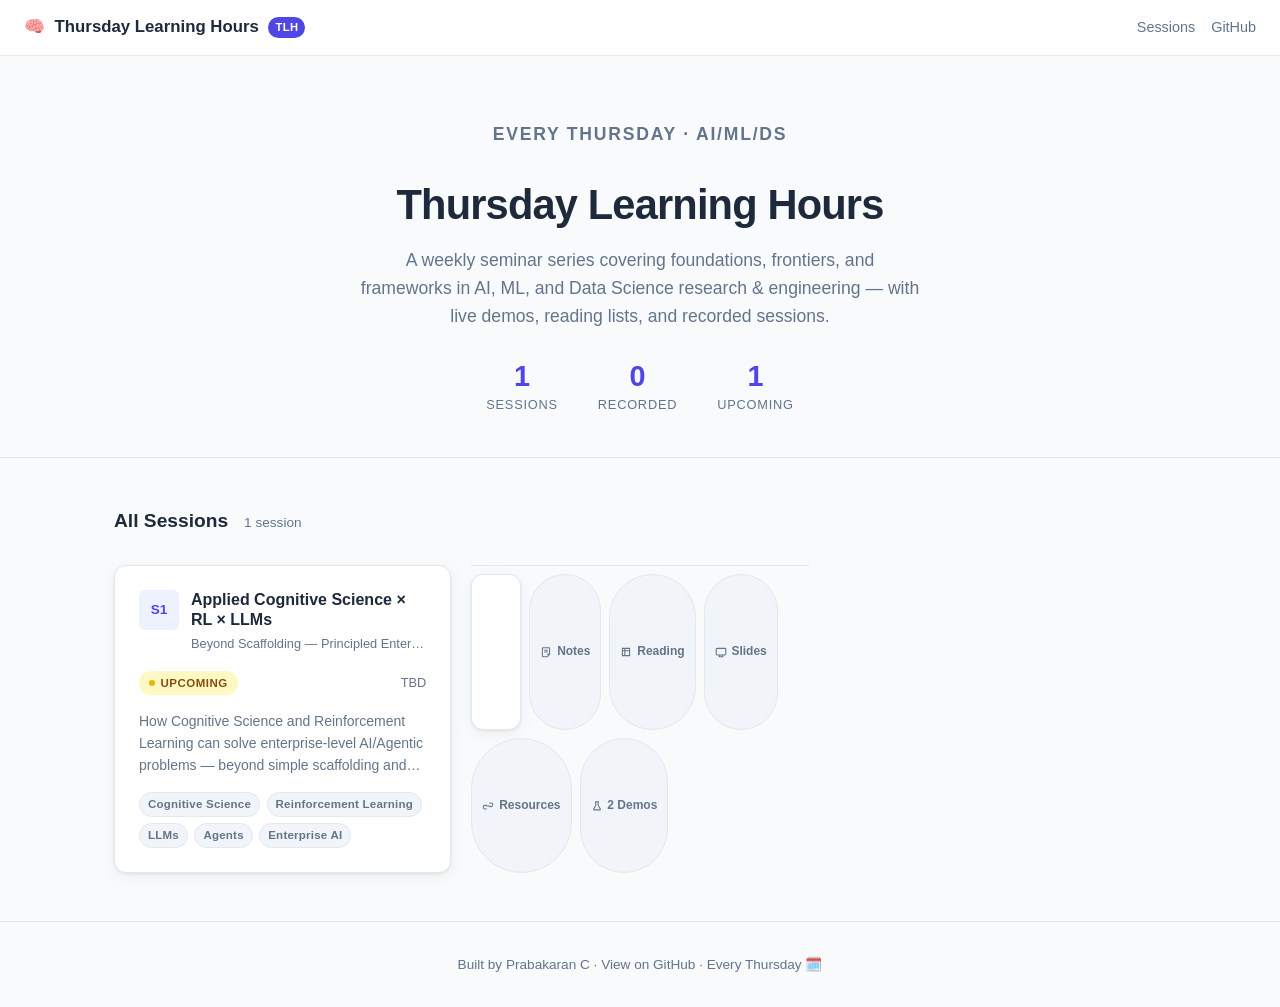
==== docs/index.html @ b40d91d3 "feat: add GitHub Pages site with session index + detail pages - docs/index.html: landing page with h" ====
<!DOCTYPE html>
<html lang="en">
<head>
  <meta charset="UTF-8" />
  <meta name="viewport" content="width=device-width, initial-scale=1.0" />
  <meta name="description" content="Thursday Learning Hours — weekly seminars on foundations, frontiers, and frameworks in AI/ML/DS research and engineering." />
  <title>Thursday Learning Hours</title>
  <link rel="stylesheet" href="assets/style.css" />
  <!-- Favicon: emoji shortcut -->
  <link rel="icon" href="data:image/svg+xml,<svg xmlns='http://www.w3.org/2000/svg' viewBox='0 0 100 100'><text y='.9em' font-size='90'>🧠</text></svg>" />
</head>
<body>

  <!-- ── Navigation ──────────────────────────────────────────────────────── -->
  <nav class="nav">
    <a class="nav-brand" href="index.html">
      <span>🧠</span>
      <span>Thursday Learning Hours</span>
      <span class="nav-badge">TLH</span>
    </a>
    <div class="nav-links">
      <a href="#sessions">Sessions</a>
      <a href="https://github.com/prabakaranc98/Thursday-Learning-Hours" target="_blank" rel="noopener">GitHub</a>
    </div>
  </nav>

  <!-- ── Hero ────────────────────────────────────────────────────────────── -->
  <section class="hero">
    <p class="hero-eyebrow">Every Thursday · AI/ML/DS</p>
    <h1>Thursday Learning Hours</h1>
    <p>
      A weekly seminar series covering foundations, frontiers, and frameworks
      in AI, ML, and Data Science research &amp; engineering — with live demos,
      reading lists, and recorded sessions.
    </p>
    <div class="hero-stats">
      <div class="stat">
        <span class="stat-number" id="stat-total">—</span>
        <span class="stat-label">Sessions</span>
      </div>
      <div class="stat">
        <span class="stat-number" id="stat-recorded">—</span>
        <span class="stat-label">Recorded</span>
      </div>
      <div class="stat">
        <span class="stat-number" id="stat-upcoming">—</span>
        <span class="stat-label">Upcoming</span>
      </div>
    </div>
  </section>

  <hr class="divider" />

  <!-- ── Sessions ────────────────────────────────────────────────────────── -->
  <section class="sessions-section" id="sessions">
    <div class="section-header">
      <h2 class="section-title">All Sessions</h2>
      <span class="section-count" id="sessions-count"></span>
    </div>
    <div class="sessions-grid" id="sessions-grid">
      <div class="state-msg">Loading sessions…</div>
    </div>
  </section>

  <!-- ── Footer ──────────────────────────────────────────────────────────── -->
  <footer>
    <p>
      Built by <a href="https://github.com/prabakaranc98" target="_blank" rel="noopener">Prabakaran C</a>
      ·
      <a href="https://github.com/prabakaranc98/Thursday-Learning-Hours" target="_blank" rel="noopener">View on GitHub</a>
      ·
      Every Thursday 🗓️
    </p>
  </footer>

  <script src="assets/main.js"></script>
</body>
</html>
---- docs/assets/style.css ----
/* ── Reset & Base ─────────────────────────────────────────────────────────── */
*, *::before, *::after { box-sizing: border-box; margin: 0; padding: 0; }

/* ── Design Tokens ────────────────────────────────────────────────────────── */
:root {
  --bg:            #f8fafc;
  --surface:       #ffffff;
  --surface-alt:   #f1f5f9;
  --border:        #e2e8f0;
  --primary:       #4f46e5;
  --primary-dim:   #eef2ff;
  --text:          #1e293b;
  --text-muted:    #64748b;
  --radius:        12px;
  --radius-sm:     6px;
  --shadow:        0 1px 3px rgba(0,0,0,.07), 0 4px 16px rgba(0,0,0,.05);
  --shadow-hover:  0 4px 12px rgba(79,70,229,.15), 0 8px 24px rgba(0,0,0,.08);
  --font:          -apple-system, BlinkMacSystemFont, "Segoe UI", Roboto,
                   "Helvetica Neue", Arial, sans-serif;
  --font-mono:     "SFMono-Regular", Consolas, "Liberation Mono", Menlo, monospace;
  --transition:    200ms ease;
}

@media (prefers-color-scheme: dark) {
  :root {
    --bg:           #0f172a;
    --surface:      #1e293b;
    --surface-alt:  #0f172a;
    --border:       #334155;
    --primary:      #818cf8;
    --primary-dim:  #1e1b4b;
    --text:         #e2e8f0;
    --text-muted:   #94a3b8;
    --shadow:       0 1px 3px rgba(0,0,0,.4), 0 4px 16px rgba(0,0,0,.3);
    --shadow-hover: 0 4px 12px rgba(129,140,248,.2), 0 8px 24px rgba(0,0,0,.4);
  }
}

/* ── Global ───────────────────────────────────────────────────────────────── */
html { scroll-behavior: smooth; }

body {
  font-family: var(--font);
  background: var(--bg);
  color: var(--text);
  line-height: 1.6;
  font-size: 16px;
  min-height: 100vh;
}

a { color: var(--primary); text-decoration: none; }
a:hover { text-decoration: underline; }

/* ── Nav ──────────────────────────────────────────────────────────────────── */
.nav {
  position: sticky;
  top: 0;
  z-index: 100;
  background: var(--surface);
  border-bottom: 1px solid var(--border);
  padding: 0 1.5rem;
  display: flex;
  align-items: center;
  gap: 1rem;
  height: 56px;
  backdrop-filter: blur(8px);
}

.nav-brand {
  display: flex;
  align-items: center;
  gap: .6rem;
  font-weight: 700;
  font-size: 1.05rem;
  color: var(--text);
  text-decoration: none;
}

.nav-badge {
  background: var(--primary);
  color: #fff;
  font-size: .7rem;
  font-weight: 700;
  padding: 2px 7px;
  border-radius: 99px;
  letter-spacing: .04em;
}

.nav-links { margin-left: auto; display: flex; gap: 1rem; align-items: center; }
.nav-links a {
  color: var(--text-muted);
  font-size: .9rem;
  transition: color var(--transition);
}
.nav-links a:hover { color: var(--primary); text-decoration: none; }

/* ── Hero ─────────────────────────────────────────────────────────────────── */
.hero {
  max-width: 760px;
  margin: 0 auto;
  padding: 4rem 1.5rem 2.5rem;
  text-align: center;
}

.hero-eyebrow {
  font-size: .8rem;
  font-weight: 600;
  letter-spacing: .1em;
  text-transform: uppercase;
  color: var(--primary);
  margin-bottom: .75rem;
}

.hero h1 {
  font-size: clamp(1.8rem, 4vw, 2.6rem);
  font-weight: 800;
  line-height: 1.2;
  margin-bottom: 1rem;
  letter-spacing: -.02em;
}

.hero p {
  font-size: 1.1rem;
  color: var(--text-muted);
  max-width: 560px;
  margin: 0 auto 2rem;
}

.hero-stats {
  display: flex;
  justify-content: center;
  gap: 2.5rem;
  flex-wrap: wrap;
}

.stat { text-align: center; }
.stat-number {
  font-size: 1.8rem;
  font-weight: 800;
  color: var(--primary);
  display: block;
  line-height: 1;
}
.stat-label {
  font-size: .8rem;
  color: var(--text-muted);
  text-transform: uppercase;
  letter-spacing: .06em;
  margin-top: .2rem;
}

/* ── Divider ──────────────────────────────────────────────────────────────── */
.divider {
  border: none;
  border-top: 1px solid var(--border);
  margin: 0;
}

/* ── Sessions Grid ────────────────────────────────────────────────────────── */
.sessions-section {
  max-width: 1100px;
  margin: 0 auto;
  padding: 3rem 1.5rem;
}

.section-header {
  display: flex;
  align-items: baseline;
  gap: 1rem;
  margin-bottom: 1.75rem;
}

.section-title {
  font-size: 1.2rem;
  font-weight: 700;
}

.section-count {
  font-size: .85rem;
  color: var(--text-muted);
}

.sessions-grid {
  display: grid;
  grid-template-columns: repeat(auto-fill, minmax(320px, 1fr));
  gap: 1.25rem;
}

/* ── Session Card ─────────────────────────────────────────────────────────── */
.session-card {
  background: var(--surface);
  border: 1px solid var(--border);
  border-radius: var(--radius);
  padding: 1.5rem;
  display: flex;
  flex-direction: column;
  gap: 1rem;
  box-shadow: var(--shadow);
  transition: box-shadow var(--transition), transform var(--transition),
              border-color var(--transition);
  cursor: pointer;
  text-decoration: none;
  color: inherit;
}

.session-card:hover {
  box-shadow: var(--shadow-hover);
  transform: translateY(-2px);
  border-color: var(--primary);
  text-decoration: none;
}

.card-header { display: flex; align-items: flex-start; gap: .75rem; }

.session-number {
  flex-shrink: 0;
  width: 40px;
  height: 40px;
  background: var(--primary-dim);
  color: var(--primary);
  border-radius: var(--radius-sm);
  display: flex;
  align-items: center;
  justify-content: center;
  font-weight: 800;
  font-size: .85rem;
}

.card-meta { flex: 1; min-width: 0; }

.card-title {
  font-size: 1rem;
  font-weight: 700;
  line-height: 1.3;
  margin-bottom: .2rem;
}

.card-subtitle {
  font-size: .8rem;
  color: var(--text-muted);
  white-space: nowrap;
  overflow: hidden;
  text-overflow: ellipsis;
}

.card-desc {
  font-size: .875rem;
  color: var(--text-muted);
  line-height: 1.55;
  display: -webkit-box;
  -webkit-line-clamp: 3;
  -webkit-box-orient: vertical;
  overflow: hidden;
}

/* ── Tags ─────────────────────────────────────────────────────────────────── */
.tag-list { display: flex; flex-wrap: wrap; gap: .4rem; }

.tag {
  font-size: .72rem;
  font-weight: 600;
  background: var(--surface-alt);
  border: 1px solid var(--border);
  color: var(--text-muted);
  padding: 2px 8px;
  border-radius: 99px;
  letter-spacing: .02em;
}

/* ── Status Badge ─────────────────────────────────────────────────────────── */
.status-badge {
  display: inline-flex;
  align-items: center;
  gap: .35rem;
  font-size: .72rem;
  font-weight: 600;
  padding: 3px 10px;
  border-radius: 99px;
  letter-spacing: .04em;
  text-transform: uppercase;
}

.status-badge::before {
  content: '';
  width: 6px;
  height: 6px;
  border-radius: 50%;
  flex-shrink: 0;
}

.status-upcoming  { background: #fef9c3; color: #854d0e; }
.status-upcoming::before  { background: #eab308; }
.status-recorded  { background: #dcfce7; color: #166534; }
.status-recorded::before  { background: #22c55e; }
.status-live      { background: #fee2e2; color: #991b1b; box-shadow: 0 0 0 2px #fca5a5; }
.status-live::before      { background: #ef4444; animation: pulse 1.2s infinite; }

@media (prefers-color-scheme: dark) {
  .status-upcoming { background: #422006; color: #fde68a; }
  .status-recorded { background: #052e16; color: #86efac; }
  .status-live     { background: #450a0a; color: #fca5a5; }
}

@keyframes pulse {
  0%, 100% { opacity: 1; }
  50% { opacity: .4; }
}

/* ── Resource icon row on card ────────────────────────────────────────────── */
.card-resources {
  display: flex;
  flex-wrap: wrap;
  gap: .5rem;
  padding-top: .5rem;
  border-top: 1px solid var(--border);
}

.res-pill {
  display: inline-flex;
  align-items: center;
  gap: .3rem;
  font-size: .75rem;
  font-weight: 600;
  color: var(--text-muted);
  background: var(--surface-alt);
  border: 1px solid var(--border);
  border-radius: 99px;
  padding: 3px 10px;
  transition: color var(--transition), border-color var(--transition);
  text-decoration: none;
}

.res-pill:hover {
  color: var(--primary);
  border-color: var(--primary);
  text-decoration: none;
}

.res-pill svg { width: 12px; height: 12px; flex-shrink: 0; }

/* ── Session Detail Page ──────────────────────────────────────────────────── */
.detail-wrap {
  max-width: 860px;
  margin: 0 auto;
  padding: 2.5rem 1.5rem 5rem;
}

.back-link {
  display: inline-flex;
  align-items: center;
  gap: .4rem;
  color: var(--text-muted);
  font-size: .875rem;
  margin-bottom: 2rem;
  transition: color var(--transition);
  text-decoration: none;
}
.back-link:hover { color: var(--primary); text-decoration: none; }

.detail-header {
  margin-bottom: 2rem;
  padding-bottom: 1.5rem;
  border-bottom: 1px solid var(--border);
}

.detail-number-row {
  display: flex;
  align-items: center;
  gap: .75rem;
  margin-bottom: .75rem;
}

.detail-number-badge {
  background: var(--primary-dim);
  color: var(--primary);
  font-weight: 800;
  font-size: .8rem;
  padding: 4px 12px;
  border-radius: var(--radius-sm);
  letter-spacing: .06em;
  text-transform: uppercase;
}

.detail-date {
  font-size: .875rem;
  color: var(--text-muted);
}

.detail-title {
  font-size: clamp(1.4rem, 3vw, 2rem);
  font-weight: 800;
  line-height: 1.25;
  letter-spacing: -.02em;
  margin-bottom: .5rem;
}

.detail-subtitle {
  font-size: 1rem;
  color: var(--text-muted);
  margin-bottom: 1rem;
}

.detail-desc {
  font-size: 1rem;
  color: var(--text-muted);
  line-height: 1.7;
  margin-bottom: 1.25rem;
}

/* ── YouTube Embed ────────────────────────────────────────────────────────── */
.yt-section { margin-bottom: 2.5rem; }

.yt-placeholder {
  background: var(--surface);
  border: 2px dashed var(--border);
  border-radius: var(--radius);
  padding: 3rem 1.5rem;
  text-align: center;
  color: var(--text-muted);
}

.yt-placeholder svg {
  width: 48px;
  height: 48px;
  color: var(--border);
  margin-bottom: .75rem;
}

.yt-placeholder p { font-size: .9rem; }

.yt-embed-wrap {
  position: relative;
  padding-bottom: 56.25%;
  height: 0;
  border-radius: var(--radius);
  overflow: hidden;
  box-shadow: var(--shadow);
}

.yt-embed-wrap iframe {
  position: absolute;
  top: 0; left: 0;
  width: 100%;
  height: 100%;
  border: 0;
}

/* ── Resource Sections ────────────────────────────────────────────────────── */
.resource-sections { display: flex; flex-direction: column; gap: 1.5rem; }

.resource-block {
  background: var(--surface);
  border: 1px solid var(--border);
  border-radius: var(--radius);
  overflow: hidden;
  box-shadow: var(--shadow);
}

.resource-block-header {
  display: flex;
  align-items: center;
  gap: .6rem;
  padding: 1rem 1.25rem;
  border-bottom: 1px solid var(--border);
  background: var(--surface-alt);
}

.resource-block-icon {
  font-size: 1.1rem;
  line-height: 1;
}

.resource-block-title {
  font-size: .95rem;
  font-weight: 700;
}

.resource-block-body { padding: 1.25rem; }

.res-link-row {
  display: flex;
  align-items: center;
  justify-content: space-between;
  gap: 1rem;
  padding: .6rem 0;
  border-bottom: 1px solid var(--border);
}
.res-link-row:last-child { border-bottom: none; }

.res-link-name { font-size: .9rem; font-weight: 500; }
.res-link-desc { font-size: .8rem; color: var(--text-muted); margin-top: .15rem; }

.res-link-type {
  font-size: .7rem;
  font-weight: 600;
  text-transform: uppercase;
  letter-spacing: .06em;
  color: var(--text-muted);
  background: var(--surface-alt);
  border: 1px solid var(--border);
  border-radius: 99px;
  padding: 2px 8px;
  white-space: nowrap;
  flex-shrink: 0;
}

.btn-resource {
  display: inline-flex;
  align-items: center;
  gap: .35rem;
  font-size: .8rem;
  font-weight: 600;
  color: var(--primary);
  background: var(--primary-dim);
  border: 1px solid transparent;
  border-radius: var(--radius-sm);
  padding: 5px 12px;
  transition: all var(--transition);
  text-decoration: none;
  white-space: nowrap;
  flex-shrink: 0;
}
.btn-resource:hover {
  border-color: var(--primary);
  text-decoration: none;
  opacity: .9;
}
.btn-resource svg { width: 13px; height: 13px; }

/* ── Footer ───────────────────────────────────────────────────────────────── */
footer {
  border-top: 1px solid var(--border);
  padding: 2rem 1.5rem;
  text-align: center;
  color: var(--text-muted);
  font-size: .85rem;
}

footer a { color: var(--text-muted); }
footer a:hover { color: var(--primary); }

/* ── Error / Loading ──────────────────────────────────────────────────────── */
.state-msg {
  text-align: center;
  padding: 4rem 1rem;
  color: var(--text-muted);
  font-size: 1rem;
}

/* ── Responsive ───────────────────────────────────────────────────────────── */
@media (max-width: 640px) {
  .hero { padding: 2.5rem 1rem 2rem; }
  .sessions-section { padding: 2rem 1rem; }
  .detail-wrap { padding: 1.5rem 1rem 4rem; }
  .hero-stats { gap: 1.5rem; }
  .res-link-row { flex-wrap: wrap; }
}
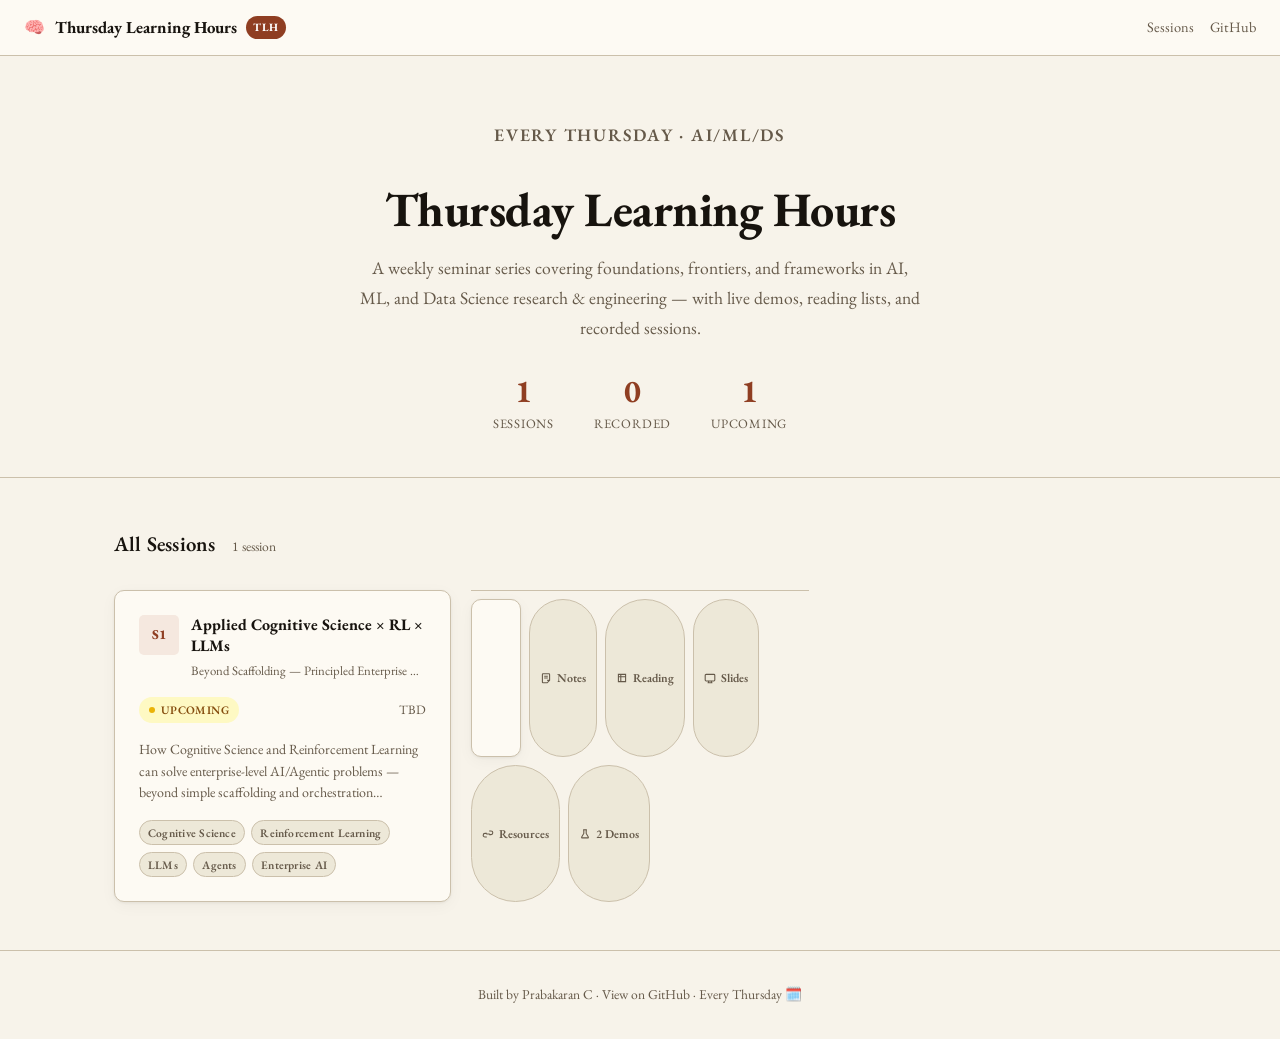
==== commit 784c3bb5: "Update theme tokens, typography, and fonts Revamps the site's design tokens and typography for a war" ====
--- a/docs/index.html
+++ b/docs/index.html
@@ -5,6 +5,9 @@
   <meta name="viewport" content="width=device-width, initial-scale=1.0" />
   <meta name="description" content="Thursday Learning Hours — weekly seminars on foundations, frontiers, and frameworks in AI/ML/DS research and engineering." />
   <title>Thursday Learning Hours</title>
+  <link rel="preconnect" href="https://fonts.googleapis.com" />
+  <link rel="preconnect" href="https://fonts.gstatic.com" crossorigin />
+  <link rel="stylesheet" href="https://fonts.googleapis.com/css2?family=EB+Garamond:ital,wght@0,400;0,500;0,600;0,700;1,400;1,500&family=IBM+Plex+Mono:wght@400;500;600&display=swap" />
   <link rel="stylesheet" href="assets/style.css" />
   <!-- Favicon: emoji shortcut -->
   <link rel="icon" href="data:image/svg+xml,<svg xmlns='http://www.w3.org/2000/svg' viewBox='0 0 100 100'><text y='.9em' font-size='90'>🧠</text></svg>" />
--- a/docs/assets/style.css
+++ b/docs/assets/style.css
@@ -3,36 +3,35 @@
 
 /* ── Design Tokens ────────────────────────────────────────────────────────── */
 :root {
-  --bg:            #f8fafc;
-  --surface:       #ffffff;
-  --surface-alt:   #f1f5f9;
-  --border:        #e2e8f0;
-  --primary:       #4f46e5;
-  --primary-dim:   #eef2ff;
-  --text:          #1e293b;
-  --text-muted:    #64748b;
-  --radius:        12px;
-  --radius-sm:     6px;
-  --shadow:        0 1px 3px rgba(0,0,0,.07), 0 4px 16px rgba(0,0,0,.05);
-  --shadow-hover:  0 4px 12px rgba(79,70,229,.15), 0 8px 24px rgba(0,0,0,.08);
-  --font:          -apple-system, BlinkMacSystemFont, "Segoe UI", Roboto,
-                   "Helvetica Neue", Arial, sans-serif;
-  --font-mono:     "SFMono-Regular", Consolas, "Liberation Mono", Menlo, monospace;
-  --transition:    200ms ease;
+  --bg:            #f7f3ea;
+  --surface:       #fdfaf3;
+  --surface-alt:   #ede8d8;
+  --border:        #cbc0ab;
+  --primary:       #8f3e22;
+  --primary-dim:   #f5e8df;
+  --text:          #17130e;
+  --text-muted:    #655949;
+  --radius:        10px;
+  --radius-sm:     5px;
+  --shadow:        0 1px 3px rgba(0,0,0,.06), 0 4px 16px rgba(0,0,0,.04);
+  --shadow-hover:  0 4px 12px rgba(143,62,34,.12), 0 8px 24px rgba(0,0,0,.07);
+  --font:          'EB Garamond', Georgia, 'Times New Roman', serif;
+  --font-mono:     'IBM Plex Mono', 'SFMono-Regular', Consolas, monospace;
+  --transition:    250ms ease;
 }
 
 @media (prefers-color-scheme: dark) {
   :root {
-    --bg:           #0f172a;
-    --surface:      #1e293b;
-    --surface-alt:  #0f172a;
-    --border:       #334155;
-    --primary:      #818cf8;
-    --primary-dim:  #1e1b4b;
-    --text:         #e2e8f0;
-    --text-muted:   #94a3b8;
+    --bg:           #100f0c;
+    --surface:      #181510;
+    --surface-alt:  #1f1c16;
+    --border:       #39332c;
+    --primary:      #d06c45;
+    --primary-dim:  #2a1a0e;
+    --text:         #f2ead7;
+    --text-muted:   #9d9182;
     --shadow:       0 1px 3px rgba(0,0,0,.4), 0 4px 16px rgba(0,0,0,.3);
-    --shadow-hover: 0 4px 12px rgba(129,140,248,.2), 0 8px 24px rgba(0,0,0,.4);
+    --shadow-hover: 0 4px 12px rgba(208,108,69,.2), 0 8px 24px rgba(0,0,0,.4);
   }
 }
 
@@ -43,8 +42,8 @@
   font-family: var(--font);
   background: var(--bg);
   color: var(--text);
-  line-height: 1.6;
-  font-size: 16px;
+  line-height: 1.7;
+  font-size: 18px;
   min-height: 100vh;
 }
 
@@ -112,11 +111,11 @@
 }
 
 .hero h1 {
-  font-size: clamp(1.8rem, 4vw, 2.6rem);
-  font-weight: 800;
-  line-height: 1.2;
+  font-size: clamp(2rem, 4vw, 3rem);
+  font-weight: 700;
+  line-height: 1.15;
   margin-bottom: 1rem;
-  letter-spacing: -.02em;
+  letter-spacing: -.01em;
 }
 
 .hero p {
@@ -135,8 +134,8 @@
 
 .stat { text-align: center; }
 .stat-number {
-  font-size: 1.8rem;
-  font-weight: 800;
+  font-size: 2rem;
+  font-weight: 700;
   color: var(--primary);
   display: block;
   line-height: 1;
@@ -171,8 +170,9 @@
 }
 
 .section-title {
-  font-size: 1.2rem;
-  font-weight: 700;
+  font-size: 1.3rem;
+  font-weight: 600;
+  letter-spacing: .01em;
 }
 
 .section-count {
@@ -296,9 +296,9 @@
 .status-live::before      { background: #ef4444; animation: pulse 1.2s infinite; }
 
 @media (prefers-color-scheme: dark) {
-  .status-upcoming { background: #422006; color: #fde68a; }
-  .status-recorded { background: #052e16; color: #86efac; }
-  .status-live     { background: #450a0a; color: #fca5a5; }
+  .status-upcoming { background: #2e1c08; color: #f5d08a; }
+  .status-recorded { background: #0a2018; color: #7dd3a8; }
+  .status-live     { background: #2d0c0c; color: #f5a5a5; }
 }
 
 @keyframes pulse {
@@ -387,10 +387,10 @@
 }
 
 .detail-title {
-  font-size: clamp(1.4rem, 3vw, 2rem);
-  font-weight: 800;
-  line-height: 1.25;
-  letter-spacing: -.02em;
+  font-size: clamp(1.6rem, 3vw, 2.4rem);
+  font-weight: 700;
+  line-height: 1.2;
+  letter-spacing: -.01em;
   margin-bottom: .5rem;
 }
 
